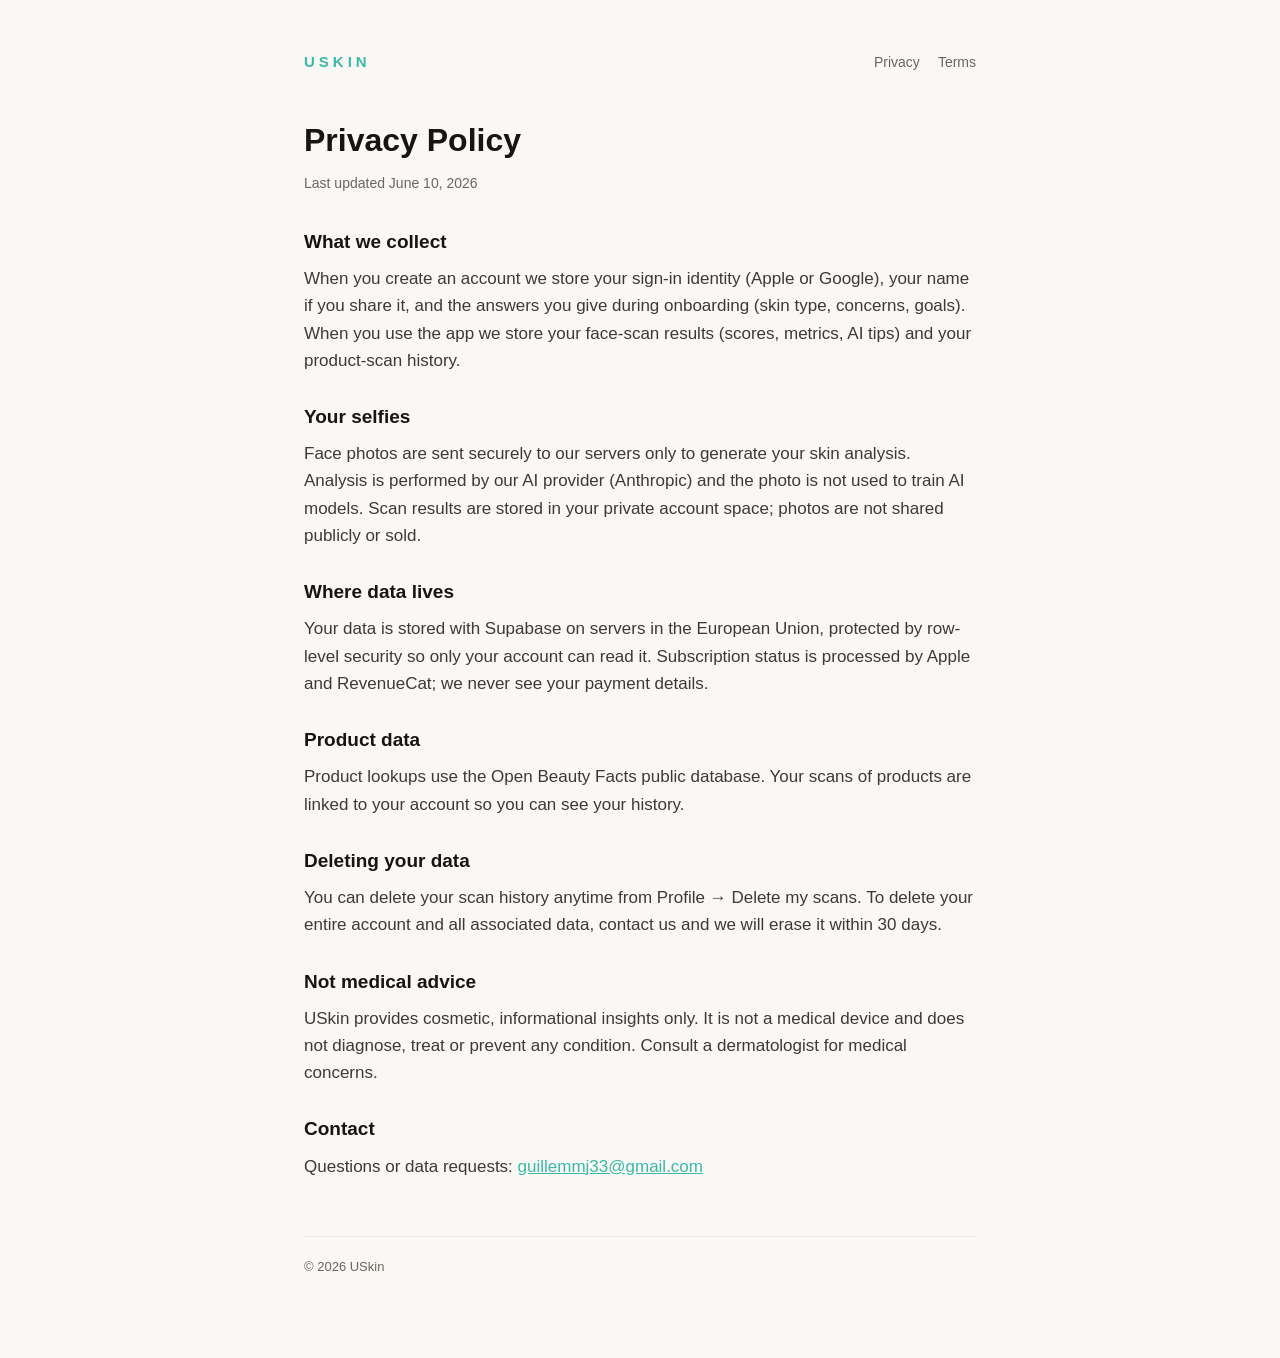
==== privacy.html @ b8473dba "USkin legal pages (privacy + terms)" ====
<!doctype html><html lang="en"><head><meta charset="utf-8"><meta name="viewport" content="width=device-width,initial-scale=1">
<title>USkin — Privacy Policy</title><link rel="stylesheet" href="style.css"></head><body><div class="wrap">
<header><a class="logo" href="index.html">USKIN</a><nav><a href="privacy.html">Privacy</a><a href="terms.html">Terms</a></nav></header>
<h1>Privacy Policy</h1><div class="updated">Last updated June 10, 2026</div>
<h2>What we collect</h2><p>When you create an account we store your sign-in identity (Apple or Google), your name if you share it, and the answers you give during onboarding (skin type, concerns, goals). When you use the app we store your face-scan results (scores, metrics, AI tips) and your product-scan history.</p>
<h2>Your selfies</h2><p>Face photos are sent securely to our servers only to generate your skin analysis. Analysis is performed by our AI provider (Anthropic) and the photo is not used to train AI models. Scan results are stored in your private account space; photos are not shared publicly or sold.</p>
<h2>Where data lives</h2><p>Your data is stored with Supabase on servers in the European Union, protected by row-level security so only your account can read it. Subscription status is processed by Apple and RevenueCat; we never see your payment details.</p>
<h2>Product data</h2><p>Product lookups use the Open Beauty Facts public database. Your scans of products are linked to your account so you can see your history.</p>
<h2>Deleting your data</h2><p>You can delete your scan history anytime from Profile → Delete my scans. To delete your entire account and all associated data, contact us and we will erase it within 30 days.</p>
<h2>Not medical advice</h2><p>USkin provides cosmetic, informational insights only. It is not a medical device and does not diagnose, treat or prevent any condition. Consult a dermatologist for medical concerns.</p>
<h2>Contact</h2><p>Questions or data requests: <a href="mailto:guillemmj33@gmail.com">guillemmj33@gmail.com</a></p>
<footer>© 2026 USkin</footer></div></body></html>
---- style.css ----
:root{--cream:#FAF8F5;--ink:#171514;--muted:#6B6560;--accent:#3BB9A6;--line:#ECE7E1}
*{box-sizing:border-box}body{margin:0;background:var(--cream);color:var(--ink);font:17px/1.6 -apple-system,BlinkMacSystemFont,"Segoe UI",Roboto,sans-serif}
.wrap{max-width:720px;margin:0 auto;padding:48px 24px 80px}
header{display:flex;align-items:center;justify-content:space-between;margin-bottom:40px}
.logo{font-weight:800;letter-spacing:4px;color:var(--accent);text-decoration:none;font-size:15px}
nav a{color:var(--muted);text-decoration:none;margin-left:18px;font-size:14px}nav a:hover{color:var(--accent)}
h1{font-size:32px;margin:0 0 6px}.updated{color:var(--muted);font-size:14px;margin-bottom:32px}
h2{font-size:19px;margin:28px 0 8px}p{margin:0 0 14px;color:#3d3935}
footer{margin-top:56px;padding-top:20px;border-top:1px solid var(--line);color:var(--muted);font-size:13px}
a{color:var(--accent)}
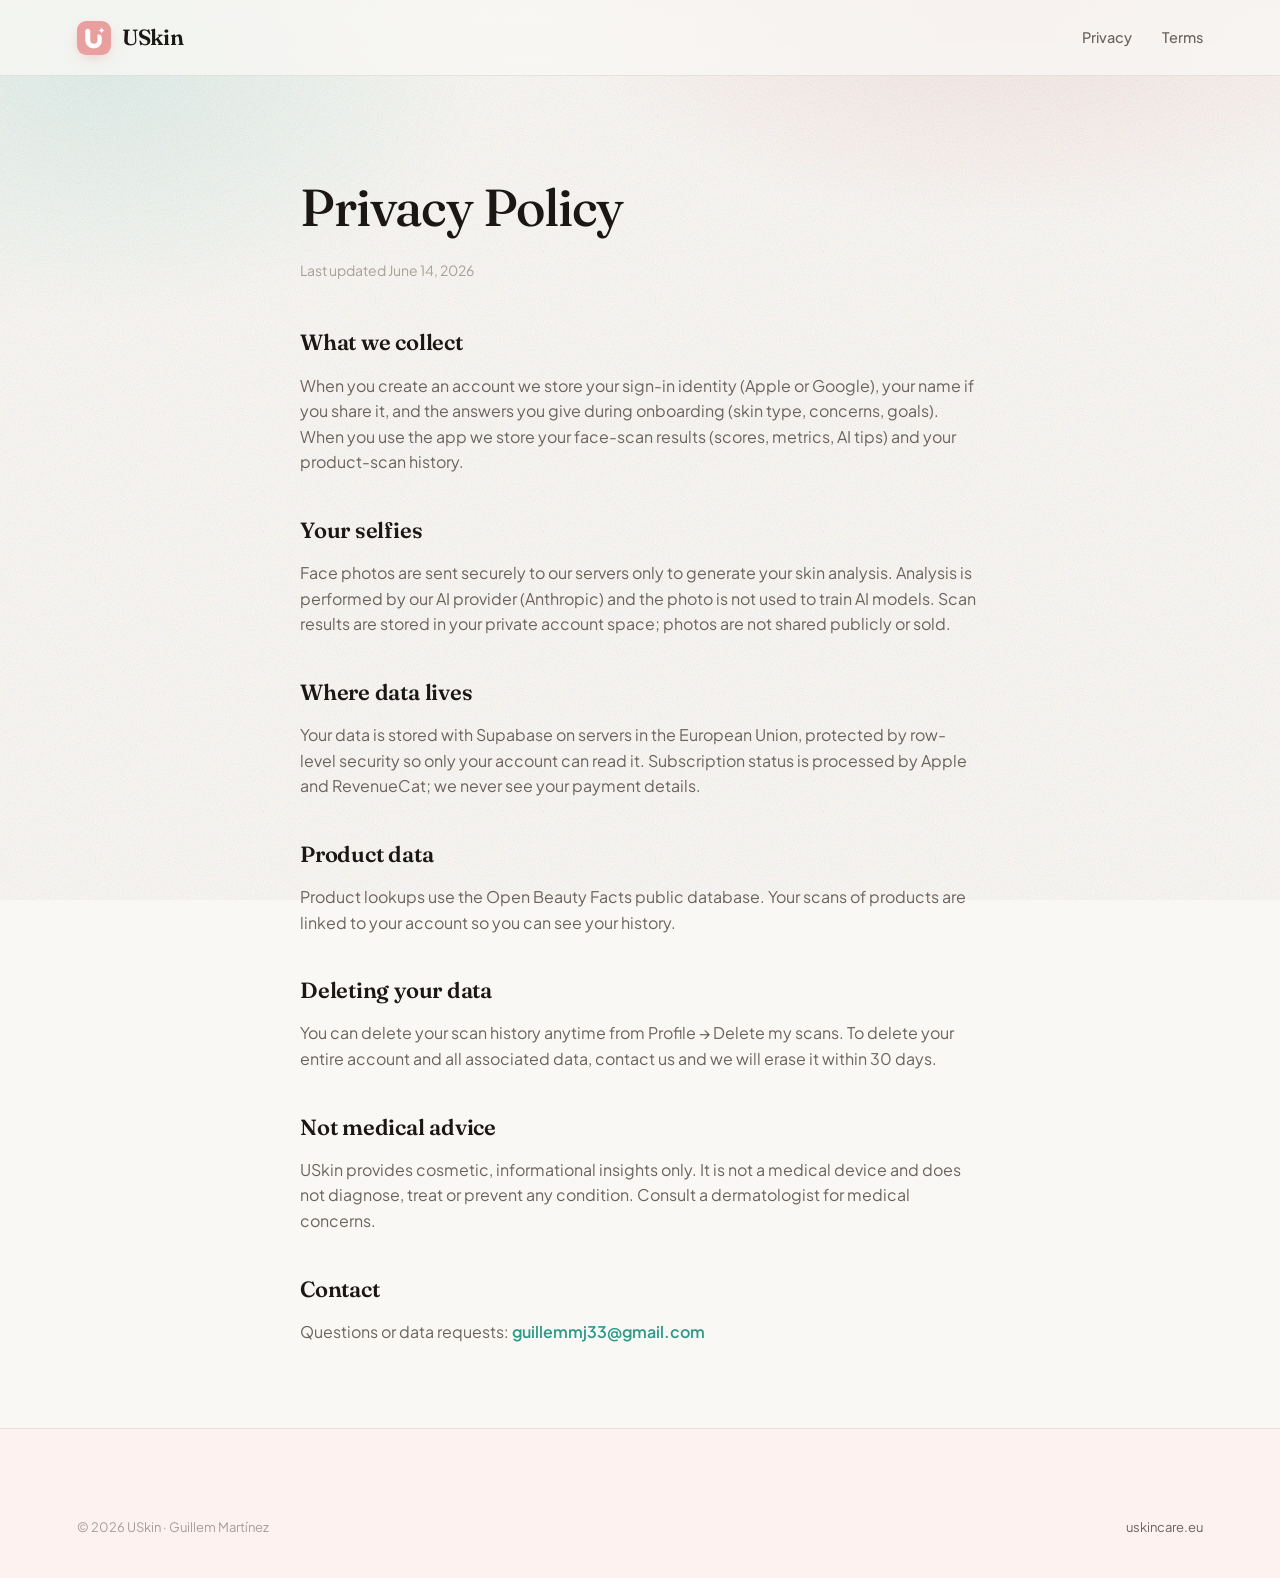
==== commit 7e06445c: "Rebrand uskin-legal into uskincare.eu site: landing page + restyled legal + CNAME" ====
--- a/privacy.html
+++ b/privacy.html
@@ -1,12 +1,54 @@
-<!doctype html><html lang="en"><head><meta charset="utf-8"><meta name="viewport" content="width=device-width,initial-scale=1">
-<title>USkin — Privacy Policy</title><link rel="stylesheet" href="style.css"></head><body><div class="wrap">
-<header><a class="logo" href="index.html">USKIN</a><nav><a href="privacy.html">Privacy</a><a href="terms.html">Terms</a></nav></header>
-<h1>Privacy Policy</h1><div class="updated">Last updated June 10, 2026</div>
-<h2>What we collect</h2><p>When you create an account we store your sign-in identity (Apple or Google), your name if you share it, and the answers you give during onboarding (skin type, concerns, goals). When you use the app we store your face-scan results (scores, metrics, AI tips) and your product-scan history.</p>
-<h2>Your selfies</h2><p>Face photos are sent securely to our servers only to generate your skin analysis. Analysis is performed by our AI provider (Anthropic) and the photo is not used to train AI models. Scan results are stored in your private account space; photos are not shared publicly or sold.</p>
-<h2>Where data lives</h2><p>Your data is stored with Supabase on servers in the European Union, protected by row-level security so only your account can read it. Subscription status is processed by Apple and RevenueCat; we never see your payment details.</p>
-<h2>Product data</h2><p>Product lookups use the Open Beauty Facts public database. Your scans of products are linked to your account so you can see your history.</p>
-<h2>Deleting your data</h2><p>You can delete your scan history anytime from Profile → Delete my scans. To delete your entire account and all associated data, contact us and we will erase it within 30 days.</p>
-<h2>Not medical advice</h2><p>USkin provides cosmetic, informational insights only. It is not a medical device and does not diagnose, treat or prevent any condition. Consult a dermatologist for medical concerns.</p>
-<h2>Contact</h2><p>Questions or data requests: <a href="mailto:guillemmj33@gmail.com">guillemmj33@gmail.com</a></p>
-<footer>© 2026 USkin</footer></div></body></html>
+<!doctype html>
+<html lang="en">
+<head>
+<meta charset="utf-8">
+<meta name="viewport" content="width=device-width, initial-scale=1">
+<title>USkin — Privacy Policy</title>
+<link rel="icon" type="image/png" href="assets/favicon.png">
+<link rel="stylesheet" href="style.css">
+</head>
+<body>
+<div class="shell">
+  <nav class="top scrolled">
+    <a class="brand" href="/"><img src="assets/icon.png" alt="USkin"><b>USkin</b></a>
+    <div class="nav-links">
+      <a href="privacy.html">Privacy</a>
+      <a href="terms.html">Terms</a>
+    </div>
+  </nav>
+
+  <main class="legal">
+    <h1>Privacy Policy</h1>
+    <div class="updated">Last updated June 14, 2026</div>
+
+    <h2>What we collect</h2>
+    <p>When you create an account we store your sign-in identity (Apple or Google), your name if you share it, and the answers you give during onboarding (skin type, concerns, goals). When you use the app we store your face-scan results (scores, metrics, AI tips) and your product-scan history.</p>
+
+    <h2>Your selfies</h2>
+    <p>Face photos are sent securely to our servers only to generate your skin analysis. Analysis is performed by our AI provider (Anthropic) and the photo is not used to train AI models. Scan results are stored in your private account space; photos are not shared publicly or sold.</p>
+
+    <h2>Where data lives</h2>
+    <p>Your data is stored with Supabase on servers in the European Union, protected by row-level security so only your account can read it. Subscription status is processed by Apple and RevenueCat; we never see your payment details.</p>
+
+    <h2>Product data</h2>
+    <p>Product lookups use the Open Beauty Facts public database. Your scans of products are linked to your account so you can see your history.</p>
+
+    <h2>Deleting your data</h2>
+    <p>You can delete your scan history anytime from Profile &rarr; Delete my scans. To delete your entire account and all associated data, contact us and we will erase it within 30 days.</p>
+
+    <h2>Not medical advice</h2>
+    <p>USkin provides cosmetic, informational insights only. It is not a medical device and does not diagnose, treat or prevent any condition. Consult a dermatologist for medical concerns.</p>
+
+    <h2>Contact</h2>
+    <p>Questions or data requests: <a href="mailto:guillemmj33@gmail.com">guillemmj33@gmail.com</a></p>
+  </main>
+
+  <footer class="site">
+    <div class="foot-bottom" style="border:0;margin-top:0;padding-top:0">
+      <span>&copy; 2026 USkin &middot; Guillem Mart&iacute;nez</span>
+      <span><a href="/" style="color:var(--muted)">uskincare.eu</a></span>
+    </div>
+  </footer>
+</div>
+</body>
+</html>
--- a/style.css
+++ b/style.css
@@ -1,10 +1,231 @@
-:root{--cream:#FAF8F5;--ink:#171514;--muted:#6B6560;--accent:#3BB9A6;--line:#ECE7E1}
-*{box-sizing:border-box}body{margin:0;background:var(--cream);color:var(--ink);font:17px/1.6 -apple-system,BlinkMacSystemFont,"Segoe UI",Roboto,sans-serif}
-.wrap{max-width:720px;margin:0 auto;padding:48px 24px 80px}
-header{display:flex;align-items:center;justify-content:space-between;margin-bottom:40px}
-.logo{font-weight:800;letter-spacing:4px;color:var(--accent);text-decoration:none;font-size:15px}
-nav a{color:var(--muted);text-decoration:none;margin-left:18px;font-size:14px}nav a:hover{color:var(--accent)}
-h1{font-size:32px;margin:0 0 6px}.updated{color:var(--muted);font-size:14px;margin-bottom:32px}
-h2{font-size:19px;margin:28px 0 8px}p{margin:0 0 14px;color:#3d3935}
-footer{margin-top:56px;padding-top:20px;border-top:1px solid var(--line);color:var(--muted);font-size:13px}
-a{color:var(--accent)}
+/* ============ USkin — uskincare.eu ============ */
+@import url('https://fonts.googleapis.com/css2?family=Fraunces:ital,opsz,wght@0,9..144,400..600;1,9..144,400..500&family=Plus+Jakarta+Sans:wght@400;500;600;700&display=swap');
+
+:root {
+  --cream:    #FAF8F5;
+  --cream-2:  #FDF2EF;
+  --paper:    #FFFFFF;
+  --ink:      #1B1714;
+  --muted:    #6B635D;
+  --faint:    #A79F98;
+  --teal:     #3BB9A6;
+  --teal-dk:  #2C9A89;
+  --pink:     #E59A98;
+  --pink-soft:#F6D9D5;
+  --line:     rgba(27,23,20,0.09);
+  --shadow:   0 30px 80px -30px rgba(60,40,35,0.30);
+  --serif: 'Fraunces', Georgia, serif;
+  --sans: 'Plus Jakarta Sans', -apple-system, sans-serif;
+}
+
+* { margin: 0; padding: 0; box-sizing: border-box; }
+html { scroll-behavior: smooth; -webkit-font-smoothing: antialiased; }
+body {
+  font-family: var(--sans);
+  color: var(--ink);
+  background: var(--cream);
+  line-height: 1.6;
+  overflow-x: hidden;
+}
+a { color: inherit; text-decoration: none; }
+img { display: block; max-width: 100%; }
+
+/* grain + atmosphere */
+body::before {
+  content: ''; position: fixed; inset: 0; z-index: 0; pointer-events: none;
+  background:
+    radial-gradient(60% 50% at 78% -5%, rgba(229,154,152,0.22), transparent 60%),
+    radial-gradient(50% 45% at 8% 8%, rgba(59,185,166,0.12), transparent 60%);
+}
+body::after {
+  content: ''; position: fixed; inset: 0; z-index: 0; pointer-events: none; opacity: 0.4;
+  background-image: url("data:image/svg+xml,%3Csvg xmlns='http://www.w3.org/2000/svg' width='140' height='140'%3E%3Cfilter id='n'%3E%3CfeTurbulence type='fractalNoise' baseFrequency='0.85' numOctaves='2'/%3E%3C/filter%3E%3Crect width='100%25' height='100%25' filter='url(%23n)' opacity='0.5'/%3E%3C/svg%3E");
+  mix-blend-mode: multiply;
+}
+.shell { position: relative; z-index: 1; }
+
+/* ---------- nav ---------- */
+nav.top {
+  position: sticky; top: 0; z-index: 50;
+  display: flex; align-items: center; justify-content: space-between;
+  padding: 20px clamp(20px, 6vw, 80px);
+  backdrop-filter: blur(14px);
+  background: rgba(250,248,245,0.72);
+  border-bottom: 1px solid transparent;
+  transition: border-color .3s;
+}
+nav.top.scrolled { border-bottom-color: var(--line); }
+.brand { display: flex; align-items: center; gap: 11px; }
+.brand img { width: 34px; height: 34px; border-radius: 9px; box-shadow: 0 4px 14px -4px rgba(229,154,152,.6); }
+.brand b { font-family: var(--serif); font-weight: 600; font-size: 22px; letter-spacing: -.01em; }
+.nav-links { display: flex; align-items: center; gap: 30px; }
+.nav-links a { font-size: 14.5px; font-weight: 500; color: var(--muted); transition: color .2s; }
+.nav-links a:hover { color: var(--ink); }
+.pill {
+  font-size: 13px; font-weight: 600; color: var(--teal-dk);
+  background: rgba(59,185,166,0.12); padding: 8px 16px; border-radius: 100px;
+  border: 1px solid rgba(59,185,166,0.22);
+}
+
+/* ---------- hero ---------- */
+.hero {
+  display: grid; grid-template-columns: 1.05fr 0.95fr; gap: 40px; align-items: center;
+  padding: clamp(40px, 7vw, 96px) clamp(20px, 6vw, 80px) clamp(40px, 6vw, 80px);
+  max-width: 1280px; margin: 0 auto;
+}
+.eyebrow {
+  display: inline-flex; align-items: center; gap: 8px;
+  font-size: 13px; font-weight: 600; letter-spacing: .12em; text-transform: uppercase;
+  color: var(--teal-dk); margin-bottom: 26px;
+}
+.eyebrow::before { content: ''; width: 26px; height: 1.5px; background: var(--teal); display: inline-block; }
+.hero h1 {
+  font-family: var(--serif); font-weight: 500; letter-spacing: -.02em;
+  font-size: clamp(40px, 6vw, 74px); line-height: 1.02; color: var(--ink);
+}
+.hero h1 em { font-style: italic; color: var(--pink); }
+.hero p.lede {
+  font-size: clamp(16px, 1.5vw, 19px); color: var(--muted);
+  margin: 26px 0 36px; max-width: 30em;
+}
+.cta-row { display: flex; align-items: center; gap: 18px; flex-wrap: wrap; }
+.btn-store {
+  display: inline-flex; align-items: center; gap: 11px;
+  background: var(--ink); color: #fff; padding: 15px 26px; border-radius: 100px;
+  font-weight: 600; font-size: 15px; transition: transform .25s, box-shadow .25s;
+  box-shadow: 0 14px 34px -14px rgba(27,23,20,.5);
+}
+.btn-store:hover { transform: translateY(-2px); box-shadow: 0 20px 40px -14px rgba(27,23,20,.55); }
+.btn-store small { display: block; font-size: 10.5px; font-weight: 500; opacity: .7; letter-spacing: .04em; }
+.btn-store span { font-size: 17px; line-height: 1; }
+.soon { font-size: 14px; color: var(--faint); font-weight: 500; }
+
+/* hero visual */
+.hero-visual { position: relative; display: flex; justify-content: center; }
+.phone {
+  width: clamp(220px, 26vw, 300px); border-radius: 38px; overflow: hidden;
+  border: 8px solid #14110f; box-shadow: var(--shadow);
+  transform: rotate(2.5deg); background: #14110f;
+}
+.phone img { width: 100%; }
+.float-icon {
+  position: absolute; left: -6%; top: 8%; width: clamp(72px, 9vw, 104px); height: auto;
+  border-radius: 24px; box-shadow: 0 22px 50px -16px rgba(229,154,152,.7);
+  transform: rotate(-8deg); animation: bob 5s ease-in-out infinite;
+}
+.blob-badge {
+  position: absolute; right: -4%; bottom: 12%;
+  background: var(--paper); border-radius: 20px; padding: 14px 18px;
+  box-shadow: var(--shadow); display: flex; align-items: center; gap: 12px;
+  animation: bob2 6s ease-in-out infinite;
+}
+.blob-badge .ring {
+  width: 46px; height: 46px; border-radius: 50%;
+  background: conic-gradient(var(--teal) 78%, #ECE7E2 0); display: grid; place-items: center;
+}
+.blob-badge .ring i { width: 36px; height: 36px; border-radius: 50%; background: var(--paper); display: grid; place-items: center; font-style: normal; font-weight: 700; font-size: 15px; }
+.blob-badge b { font-size: 13px; display: block; }
+.blob-badge small { font-size: 11.5px; color: var(--muted); }
+@keyframes bob { 0%,100% { transform: translateY(0) rotate(-8deg); } 50% { transform: translateY(-12px) rotate(-8deg); } }
+@keyframes bob2 { 0%,100% { transform: translateY(0); } 50% { transform: translateY(-10px); } }
+
+/* ---------- marquee strip ---------- */
+.strip {
+  border-top: 1px solid var(--line); border-bottom: 1px solid var(--line);
+  background: var(--cream-2);
+  display: flex; gap: 60px; justify-content: center; flex-wrap: wrap;
+  padding: 26px clamp(20px, 6vw, 80px); text-align: center;
+}
+.strip div { font-size: 14px; color: var(--muted); font-weight: 500; }
+.strip b { font-family: var(--serif); font-weight: 600; color: var(--ink); font-size: 26px; display: block; }
+
+/* ---------- features ---------- */
+.section { max-width: 1180px; margin: 0 auto; padding: clamp(64px, 9vw, 120px) clamp(20px, 6vw, 80px); }
+.section-head { max-width: 32em; margin-bottom: 60px; }
+.section-head h2 {
+  font-family: var(--serif); font-weight: 500; letter-spacing: -.02em;
+  font-size: clamp(30px, 4vw, 46px); line-height: 1.08;
+}
+.section-head p { color: var(--muted); margin-top: 16px; font-size: 17px; }
+
+.features { display: grid; grid-template-columns: repeat(3, 1fr); gap: 26px; }
+.card {
+  background: var(--paper); border-radius: 28px; padding: 30px 28px 0;
+  border: 1px solid var(--line); overflow: hidden;
+  display: flex; flex-direction: column;
+  transition: transform .35s cubic-bezier(.2,.7,.3,1), box-shadow .35s;
+}
+.card:hover { transform: translateY(-6px); box-shadow: var(--shadow); }
+.card .tag {
+  font-size: 12px; font-weight: 700; letter-spacing: .1em; text-transform: uppercase;
+  color: var(--teal-dk);
+}
+.card h3 { font-family: var(--serif); font-weight: 500; font-size: 25px; margin: 12px 0 10px; letter-spacing: -.01em; }
+.card p { color: var(--muted); font-size: 15px; margin-bottom: 26px; }
+.card .shot { margin-top: auto; border-radius: 18px 18px 0 0; overflow: hidden; box-shadow: 0 -10px 30px -20px rgba(0,0,0,.3); }
+.card .shot img { width: 100%; transform: translateY(6px); }
+.card.tint-pink { background: linear-gradient(180deg, #FDF2EF, var(--paper)); }
+.card.tint-teal { background: linear-gradient(180deg, #ECF7F4, var(--paper)); }
+
+/* ---------- quote ---------- */
+.quote-wrap { background: var(--ink); color: #fff; }
+.quote {
+  max-width: 1000px; margin: 0 auto; padding: clamp(70px, 9vw, 120px) clamp(20px, 6vw, 80px); text-align: center;
+}
+.quote .mark { width: 56px; margin: 0 auto 30px; opacity: .9; }
+.quote p {
+  font-family: var(--serif); font-weight: 400; font-style: italic;
+  font-size: clamp(24px, 3.5vw, 40px); line-height: 1.25; letter-spacing: -.01em;
+}
+.quote p b { color: var(--pink); font-style: normal; font-weight: 500; }
+
+/* ---------- footer ---------- */
+footer.site {
+  background: var(--cream-2); border-top: 1px solid var(--line);
+  padding: clamp(56px, 7vw, 88px) clamp(20px, 6vw, 80px) 40px;
+}
+.foot-grid { max-width: 1180px; margin: 0 auto; display: flex; justify-content: space-between; flex-wrap: wrap; gap: 40px; }
+.foot-brand { max-width: 24em; }
+.foot-brand .brand { margin-bottom: 16px; }
+.foot-brand p { color: var(--muted); font-size: 14.5px; }
+.foot-cols { display: flex; gap: 70px; flex-wrap: wrap; }
+.foot-cols h4 { font-size: 12px; letter-spacing: .12em; text-transform: uppercase; color: var(--faint); margin-bottom: 16px; }
+.foot-cols a { display: block; color: var(--muted); font-size: 14.5px; margin-bottom: 11px; transition: color .2s; }
+.foot-cols a:hover { color: var(--ink); }
+.foot-bottom {
+  max-width: 1180px; margin: 56px auto 0; padding-top: 24px; border-top: 1px solid var(--line);
+  display: flex; justify-content: space-between; flex-wrap: wrap; gap: 14px;
+  font-size: 13px; color: var(--faint);
+}
+.disclaimer { max-width: 1180px; margin: 18px auto 0; font-size: 12px; color: var(--faint); line-height: 1.6; }
+
+/* ---------- legal pages ---------- */
+.legal { max-width: 760px; margin: 0 auto; padding: clamp(48px, 7vw, 90px) clamp(20px, 6vw, 40px) 80px; }
+.legal h1 { font-family: var(--serif); font-weight: 500; font-size: clamp(34px, 5vw, 52px); letter-spacing: -.02em; }
+.legal .updated { color: var(--faint); font-size: 14px; margin: 10px 0 44px; }
+.legal h2 { font-family: var(--serif); font-weight: 600; font-size: 22px; margin: 38px 0 12px; letter-spacing: -.01em; }
+.legal p { color: var(--muted); margin-bottom: 4px; font-size: 16px; }
+.legal a { color: var(--teal-dk); font-weight: 600; }
+.legal a:hover { text-decoration: underline; }
+
+/* ---------- reveal on load ---------- */
+.reveal { opacity: 0; transform: translateY(22px); animation: rise .9s cubic-bezier(.2,.7,.3,1) forwards; }
+@keyframes rise { to { opacity: 1; transform: none; } }
+.d1{animation-delay:.05s}.d2{animation-delay:.16s}.d3{animation-delay:.27s}.d4{animation-delay:.38s}.d5{animation-delay:.5s}
+
+/* ---------- responsive ---------- */
+@media (max-width: 880px) {
+  .hero { grid-template-columns: 1fr; text-align: center; gap: 56px; }
+  .eyebrow, .cta-row { justify-content: center; }
+  .hero p.lede { margin-left: auto; margin-right: auto; }
+  .features { grid-template-columns: 1fr; }
+  .nav-links .hide-sm { display: none; }
+  .float-icon { left: 2%; }
+}
+@media (max-width: 520px) {
+  .strip { gap: 32px; }
+  .blob-badge { right: -2%; padding: 11px 13px; }
+}
+@media (prefers-reduced-motion: reduce) {
+  .reveal, .float-icon, .blob-badge { animation: none !important; opacity: 1 !important; transform: none !important; }
+}
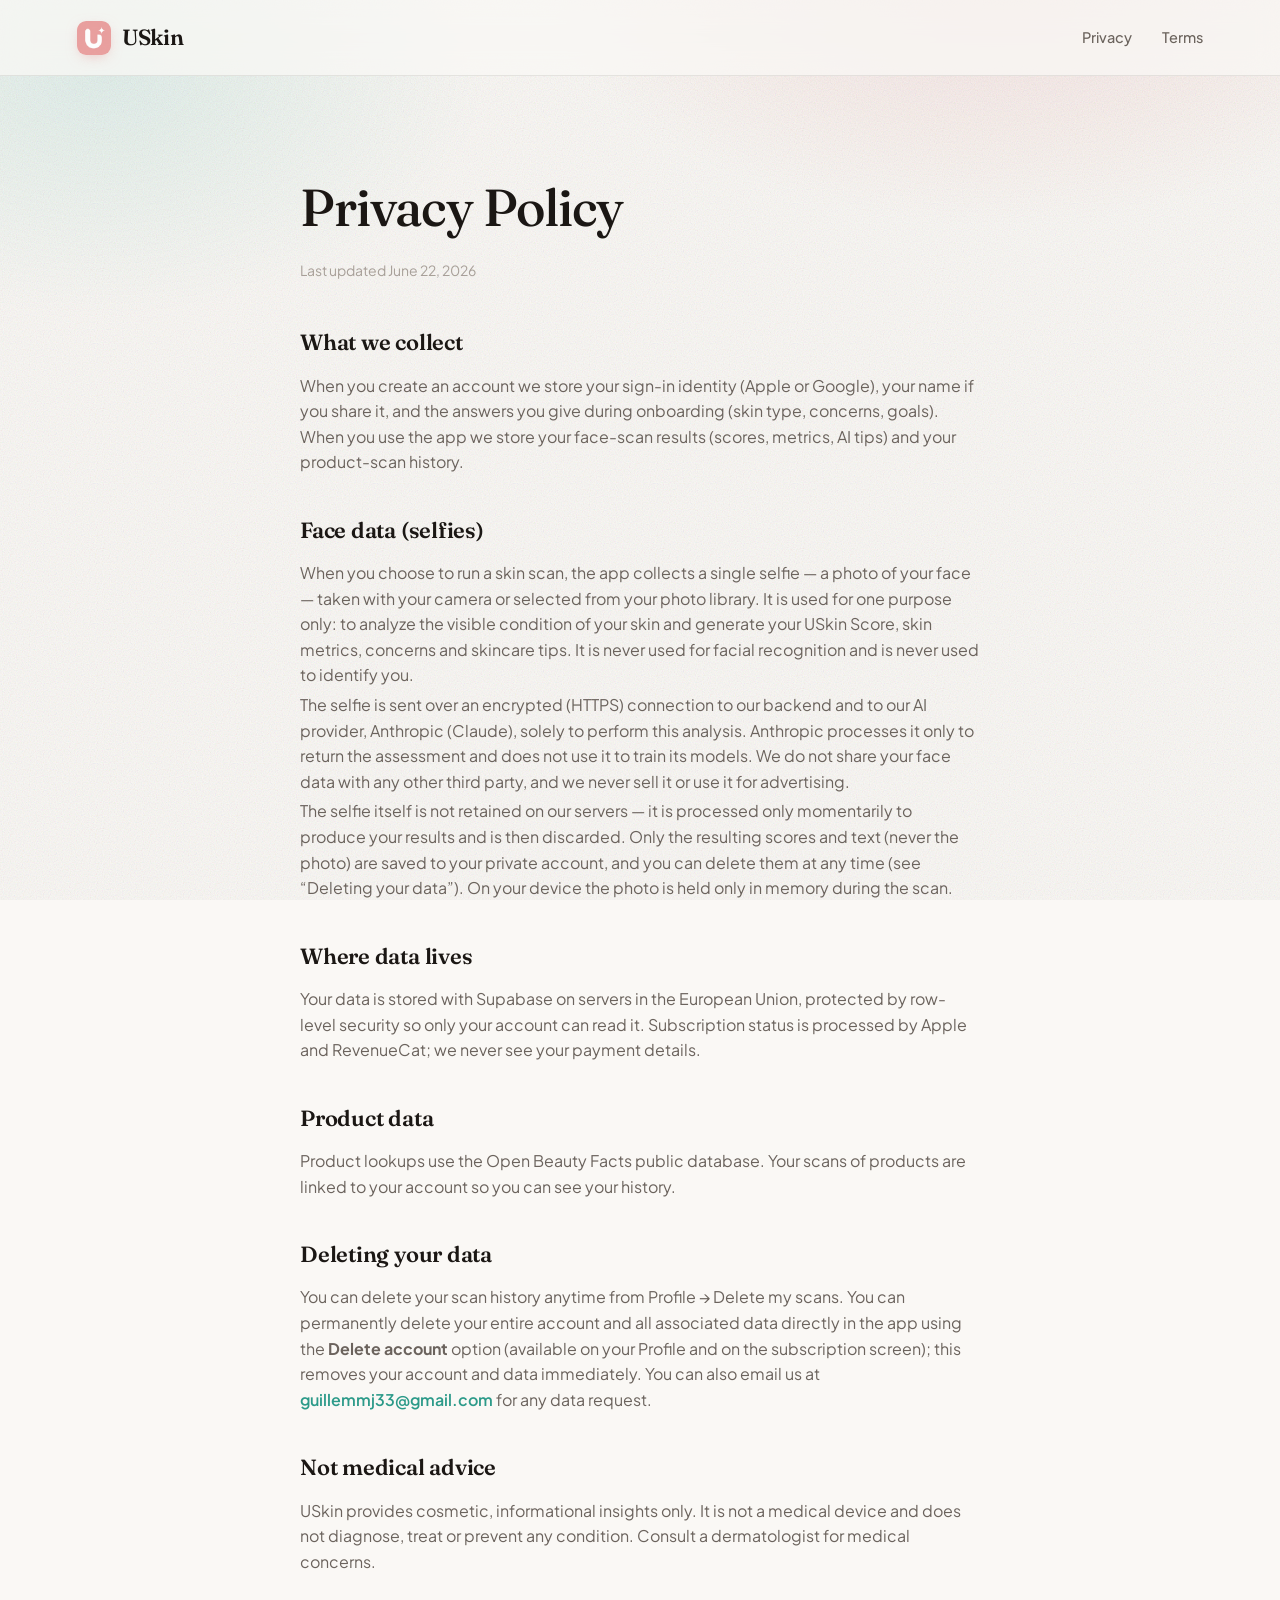
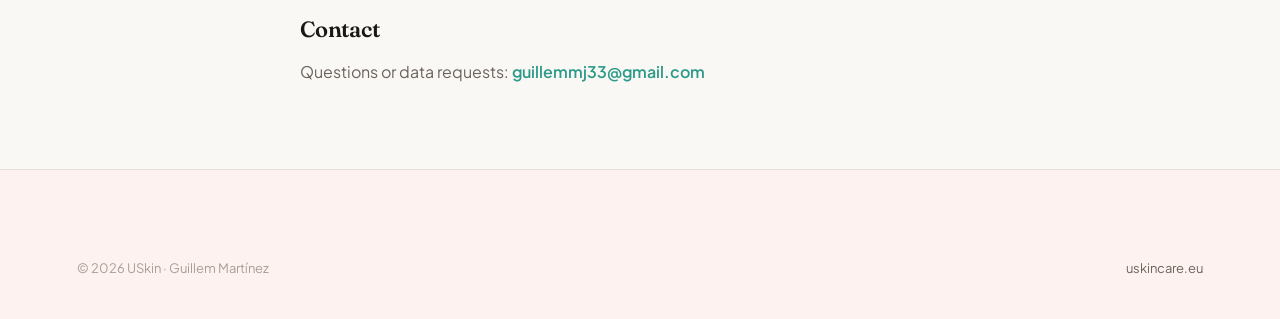
==== commit 0c7df563: "Sync privacy.html with live uskincare.eu (June 22 version) The face-data section + in-app account-de" ====
--- a/privacy.html
+++ b/privacy.html
@@ -19,13 +19,15 @@
 
   <main class="legal">
     <h1>Privacy Policy</h1>
-    <div class="updated">Last updated June 14, 2026</div>
+    <div class="updated">Last updated June 22, 2026</div>
 
     <h2>What we collect</h2>
     <p>When you create an account we store your sign-in identity (Apple or Google), your name if you share it, and the answers you give during onboarding (skin type, concerns, goals). When you use the app we store your face-scan results (scores, metrics, AI tips) and your product-scan history.</p>
 
-    <h2>Your selfies</h2>
-    <p>Face photos are sent securely to our servers only to generate your skin analysis. Analysis is performed by our AI provider (Anthropic) and the photo is not used to train AI models. Scan results are stored in your private account space; photos are not shared publicly or sold.</p>
+    <h2>Face data (selfies)</h2>
+    <p>When you choose to run a skin scan, the app collects a single selfie &mdash; a photo of your face &mdash; taken with your camera or selected from your photo library. It is used for one purpose only: to analyze the visible condition of your skin and generate your USkin Score, skin metrics, concerns and skincare tips. It is never used for facial recognition and is never used to identify you.</p>
+    <p>The selfie is sent over an encrypted (HTTPS) connection to our backend and to our AI provider, Anthropic (Claude), solely to perform this analysis. Anthropic processes it only to return the assessment and does not use it to train its models. We do not share your face data with any other third party, and we never sell it or use it for advertising.</p>
+    <p>The selfie itself is not retained on our servers &mdash; it is processed only momentarily to produce your results and is then discarded. Only the resulting scores and text (never the photo) are saved to your private account, and you can delete them at any time (see &ldquo;Deleting your data&rdquo;). On your device the photo is held only in memory during the scan.</p>
 
     <h2>Where data lives</h2>
     <p>Your data is stored with Supabase on servers in the European Union, protected by row-level security so only your account can read it. Subscription status is processed by Apple and RevenueCat; we never see your payment details.</p>
@@ -34,7 +36,7 @@
     <p>Product lookups use the Open Beauty Facts public database. Your scans of products are linked to your account so you can see your history.</p>
 
     <h2>Deleting your data</h2>
-    <p>You can delete your scan history anytime from Profile &rarr; Delete my scans. To delete your entire account and all associated data, contact us and we will erase it within 30 days.</p>
+    <p>You can delete your scan history anytime from Profile &rarr; Delete my scans. You can permanently delete your entire account and all associated data directly in the app using the <strong>Delete account</strong> option (available on your Profile and on the subscription screen); this removes your account and data immediately. You can also email us at <a href="mailto:guillemmj33@gmail.com">guillemmj33@gmail.com</a> for any data request.</p>
 
     <h2>Not medical advice</h2>
     <p>USkin provides cosmetic, informational insights only. It is not a medical device and does not diagnose, treat or prevent any condition. Consult a dermatologist for medical concerns.</p>
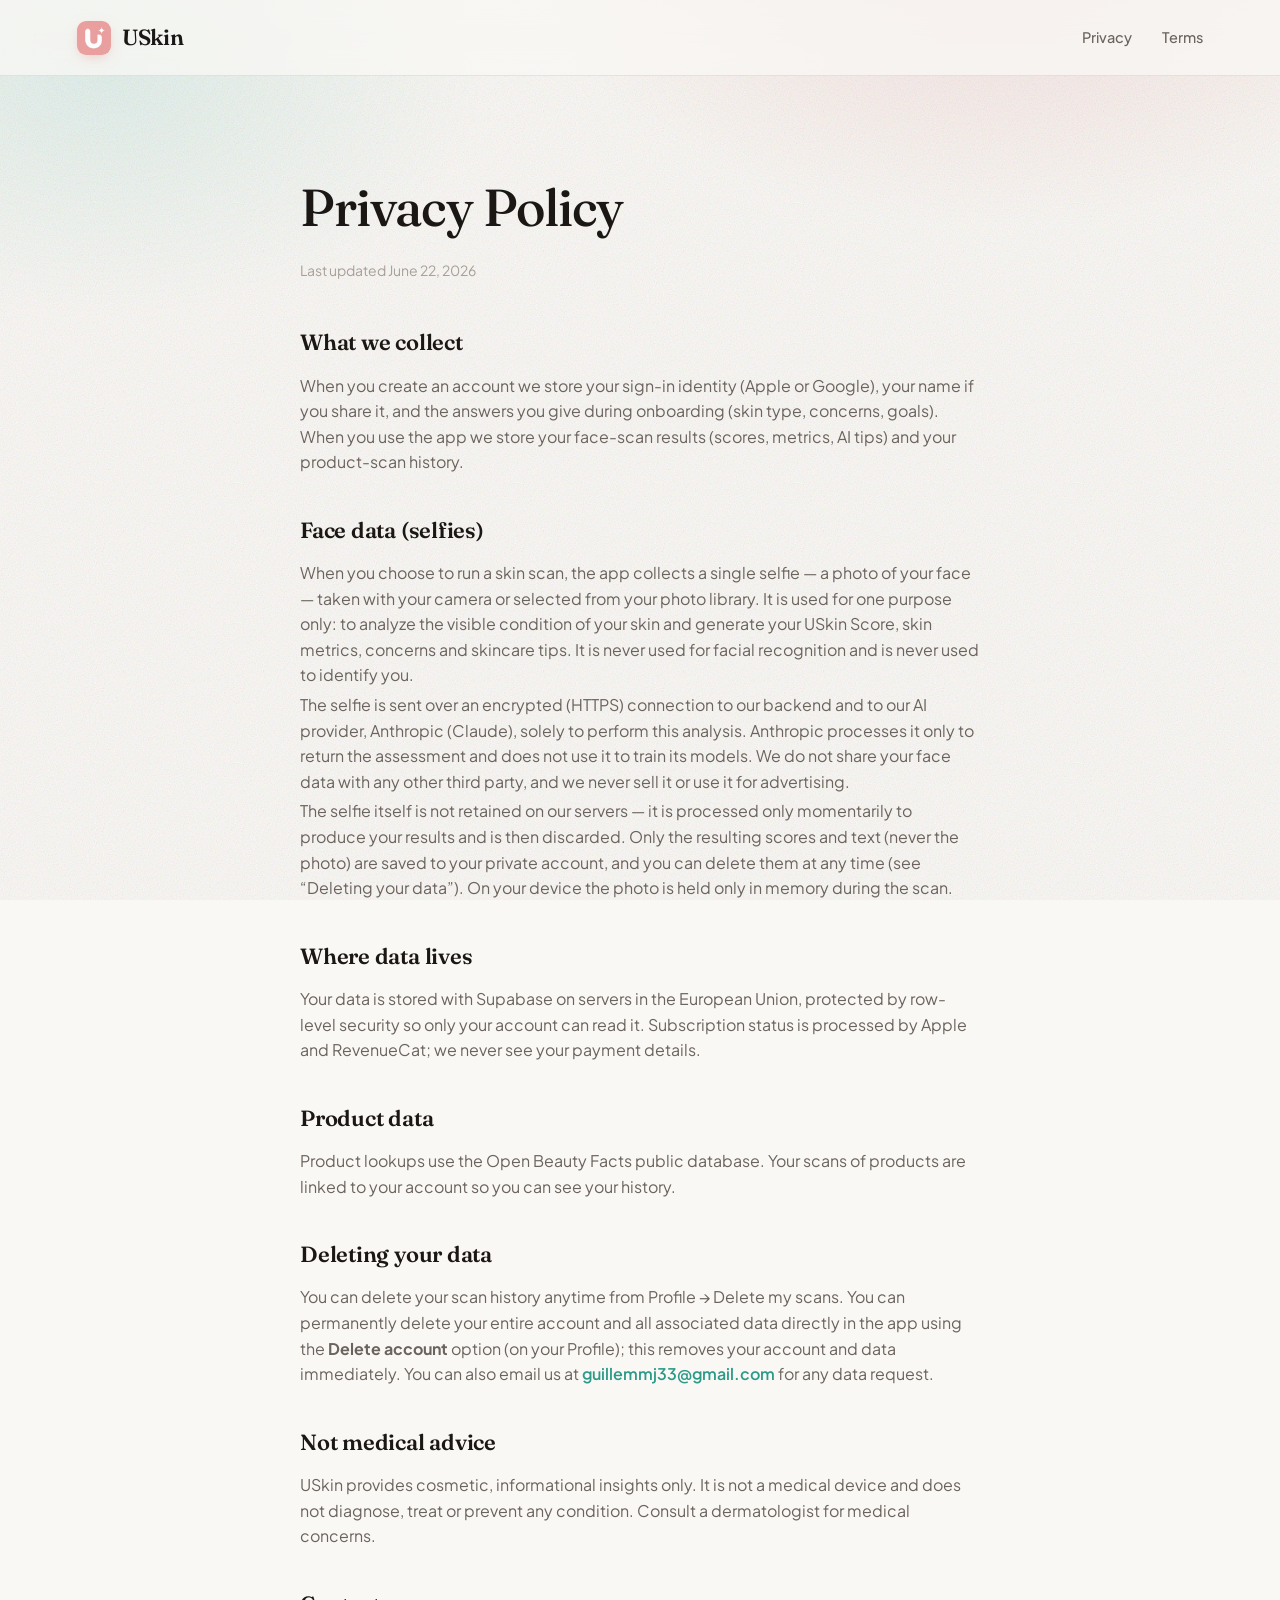
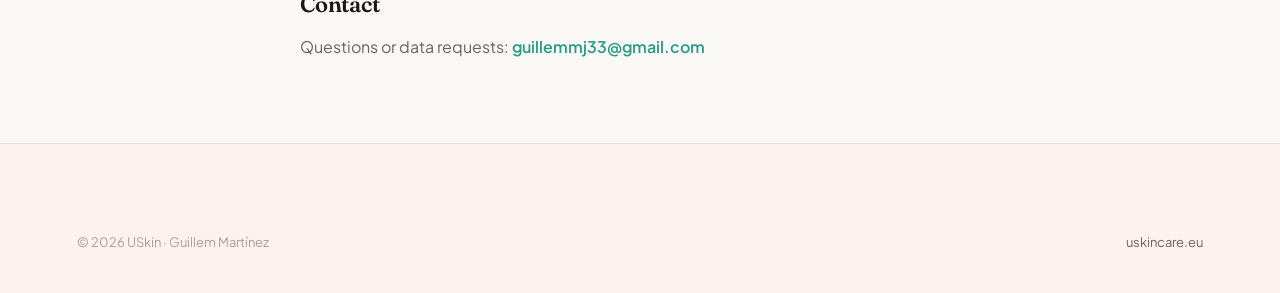
==== commit b3ac86ae: "Deletion wording: Delete account lives on the Profile screen only The paywall no longer carries the " ====
--- a/privacy.html
+++ b/privacy.html
@@ -36,7 +36,7 @@
     <p>Product lookups use the Open Beauty Facts public database. Your scans of products are linked to your account so you can see your history.</p>
 
     <h2>Deleting your data</h2>
-    <p>You can delete your scan history anytime from Profile &rarr; Delete my scans. You can permanently delete your entire account and all associated data directly in the app using the <strong>Delete account</strong> option (available on your Profile and on the subscription screen); this removes your account and data immediately. You can also email us at <a href="mailto:guillemmj33@gmail.com">guillemmj33@gmail.com</a> for any data request.</p>
+    <p>You can delete your scan history anytime from Profile &rarr; Delete my scans. You can permanently delete your entire account and all associated data directly in the app using the <strong>Delete account</strong> option (on your Profile); this removes your account and data immediately. You can also email us at <a href="mailto:guillemmj33@gmail.com">guillemmj33@gmail.com</a> for any data request.</p>
 
     <h2>Not medical advice</h2>
     <p>USkin provides cosmetic, informational insights only. It is not a medical device and does not diagnose, treat or prevent any condition. Consult a dermatologist for medical concerns.</p>
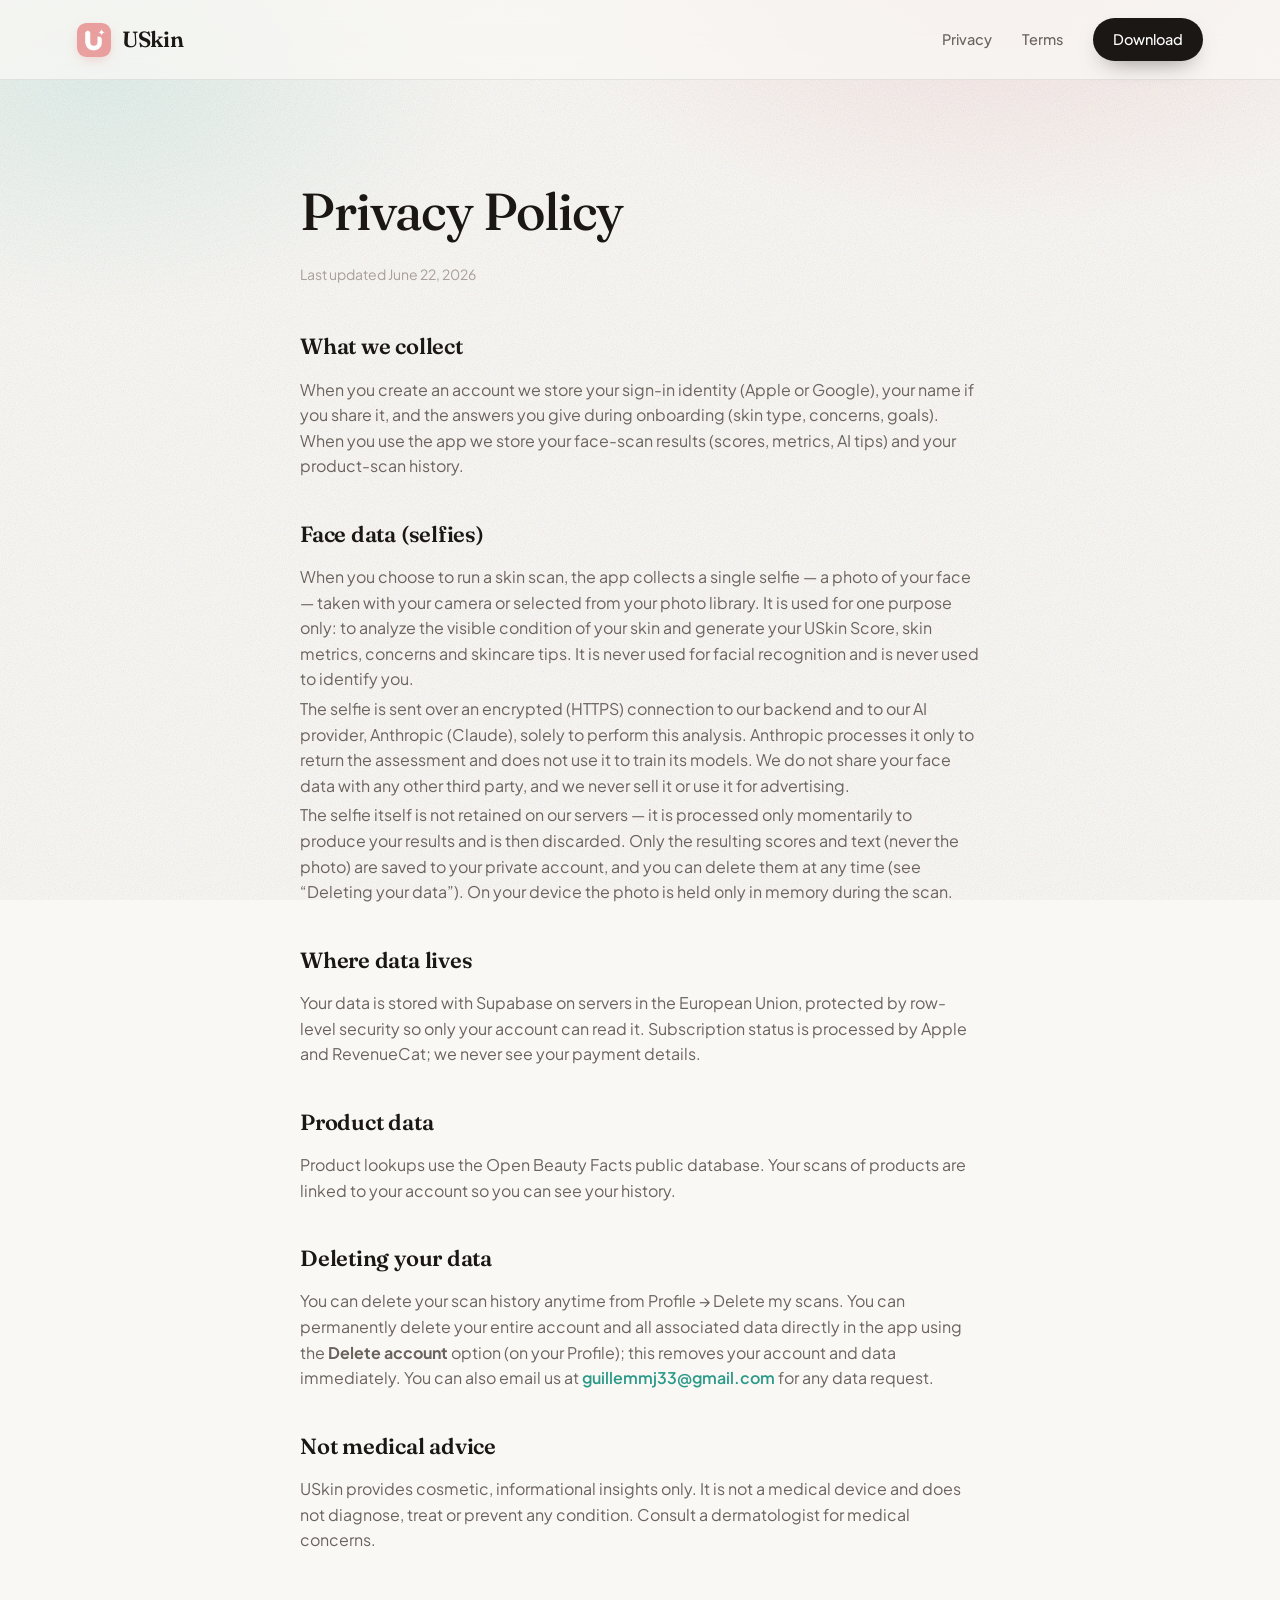
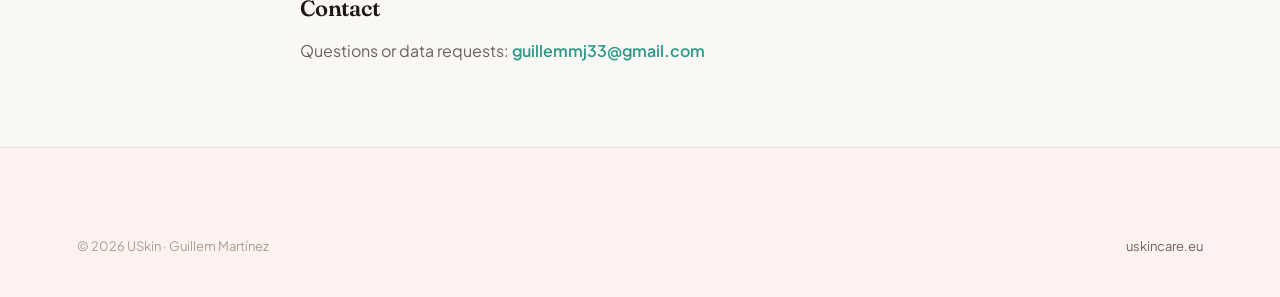
==== commit c0bb02ca: "Launch-ready site: real App Store links, how-it-works, pricing, FAQ, final CTA The app is live, but " ====
--- a/privacy.html
+++ b/privacy.html
@@ -14,6 +14,7 @@
     <div class="nav-links">
       <a href="privacy.html">Privacy</a>
       <a href="terms.html">Terms</a>
+      <a class="btn-nav" href="https://apps.apple.com/app/id6778808846" target="_blank" rel="noopener">Download</a>
     </div>
   </nav>
 
--- a/style.css
+++ b/style.css
@@ -48,7 +48,7 @@
 nav.top {
   position: sticky; top: 0; z-index: 50;
   display: flex; align-items: center; justify-content: space-between;
-  padding: 20px clamp(20px, 6vw, 80px);
+  padding: 18px clamp(20px, 6vw, 80px);
   backdrop-filter: blur(14px);
   background: rgba(250,248,245,0.72);
   border-bottom: 1px solid transparent;
@@ -58,25 +58,50 @@
 .brand { display: flex; align-items: center; gap: 11px; }
 .brand img { width: 34px; height: 34px; border-radius: 9px; box-shadow: 0 4px 14px -4px rgba(229,154,152,.6); }
 .brand b { font-family: var(--serif); font-weight: 600; font-size: 22px; letter-spacing: -.01em; }
-.nav-links { display: flex; align-items: center; gap: 30px; }
+.nav-links { display: flex; align-items: center; gap: clamp(18px, 3vw, 30px); }
 .nav-links a { font-size: 14.5px; font-weight: 500; color: var(--muted); transition: color .2s; }
 .nav-links a:hover { color: var(--ink); }
-.pill {
-  font-size: 13px; font-weight: 600; color: var(--teal-dk);
-  background: rgba(59,185,166,0.12); padding: 8px 16px; border-radius: 100px;
-  border: 1px solid rgba(59,185,166,0.22);
+.btn-nav {
+  background: var(--ink); color: #fff !important; padding: 10px 20px; border-radius: 100px;
+  font-weight: 600; font-size: 14px; transition: transform .2s, box-shadow .2s;
+  box-shadow: 0 10px 24px -12px rgba(27,23,20,.6);
+}
+.btn-nav:hover { transform: translateY(-1px); box-shadow: 0 14px 28px -12px rgba(27,23,20,.65); }
+
+/* ---------- App Store button ---------- */
+.btn-store {
+  display: inline-flex; align-items: center; gap: 12px;
+  background: var(--ink); color: #fff; padding: 13px 26px 13px 22px; border-radius: 100px;
+  transition: transform .25s, box-shadow .25s;
+  box-shadow: 0 16px 36px -16px rgba(27,23,20,.55);
+}
+.btn-store:hover { transform: translateY(-2px); box-shadow: 0 22px 44px -16px rgba(27,23,20,.6); }
+.btn-store svg { width: 26px; height: 26px; fill: #fff; flex: none; }
+.btn-store span { display: block; line-height: 1.15; }
+.btn-store small { display: block; font-size: 10.5px; font-weight: 500; opacity: .72; letter-spacing: .05em; text-transform: uppercase; }
+.btn-store b { display: block; font-size: 18px; font-weight: 600; letter-spacing: -.01em; }
+.btn-store.wide { width: 100%; justify-content: center; margin-top: 26px; }
+.btn-store.light { background: var(--paper); color: var(--ink); box-shadow: 0 20px 44px -18px rgba(0,0,0,.45); }
+.btn-store.light svg { fill: var(--ink); }
+
+.cta-row { display: flex; align-items: center; gap: 20px; flex-wrap: wrap; }
+.cta-meta { display: flex; flex-direction: column; gap: 2px; font-size: 13.5px; color: var(--faint); font-weight: 500; }
+.dot-free { color: var(--teal-dk); font-weight: 600; display: inline-flex; align-items: center; gap: 7px; }
+.dot-free::before {
+  content: ''; width: 7px; height: 7px; border-radius: 50%; background: var(--teal);
+  box-shadow: 0 0 0 4px rgba(59,185,166,.18);
 }
 
 /* ---------- hero ---------- */
 .hero {
   display: grid; grid-template-columns: 1.05fr 0.95fr; gap: 40px; align-items: center;
-  padding: clamp(40px, 7vw, 96px) clamp(20px, 6vw, 80px) clamp(40px, 6vw, 80px);
+  padding: clamp(40px, 7vw, 92px) clamp(20px, 6vw, 80px) clamp(40px, 6vw, 80px);
   max-width: 1280px; margin: 0 auto;
 }
 .eyebrow {
   display: inline-flex; align-items: center; gap: 8px;
   font-size: 13px; font-weight: 600; letter-spacing: .12em; text-transform: uppercase;
-  color: var(--teal-dk); margin-bottom: 26px;
+  color: var(--teal-dk); margin-bottom: 24px;
 }
 .eyebrow::before { content: ''; width: 26px; height: 1.5px; background: var(--teal); display: inline-block; }
 .hero h1 {
@@ -86,19 +111,9 @@
 .hero h1 em { font-style: italic; color: var(--pink); }
 .hero p.lede {
   font-size: clamp(16px, 1.5vw, 19px); color: var(--muted);
-  margin: 26px 0 36px; max-width: 30em;
-}
-.cta-row { display: flex; align-items: center; gap: 18px; flex-wrap: wrap; }
-.btn-store {
-  display: inline-flex; align-items: center; gap: 11px;
-  background: var(--ink); color: #fff; padding: 15px 26px; border-radius: 100px;
-  font-weight: 600; font-size: 15px; transition: transform .25s, box-shadow .25s;
-  box-shadow: 0 14px 34px -14px rgba(27,23,20,.5);
-}
-.btn-store:hover { transform: translateY(-2px); box-shadow: 0 20px 40px -14px rgba(27,23,20,.55); }
-.btn-store small { display: block; font-size: 10.5px; font-weight: 500; opacity: .7; letter-spacing: .04em; }
-.btn-store span { font-size: 17px; line-height: 1; }
-.soon { font-size: 14px; color: var(--faint); font-weight: 500; }
+  margin: 24px 0 34px; max-width: 30em;
+}
+.hero p.lede em { font-style: italic; color: var(--ink); }
 
 /* hero visual */
 .hero-visual { position: relative; display: flex; justify-content: center; }
@@ -129,25 +144,43 @@
 @keyframes bob { 0%,100% { transform: translateY(0) rotate(-8deg); } 50% { transform: translateY(-12px) rotate(-8deg); } }
 @keyframes bob2 { 0%,100% { transform: translateY(0); } 50% { transform: translateY(-10px); } }
 
-/* ---------- marquee strip ---------- */
+/* ---------- strip ---------- */
 .strip {
   border-top: 1px solid var(--line); border-bottom: 1px solid var(--line);
   background: var(--cream-2);
-  display: flex; gap: 60px; justify-content: center; flex-wrap: wrap;
+  display: flex; gap: clamp(30px, 6vw, 60px); justify-content: center; flex-wrap: wrap;
   padding: 26px clamp(20px, 6vw, 80px); text-align: center;
 }
 .strip div { font-size: 14px; color: var(--muted); font-weight: 500; }
 .strip b { font-family: var(--serif); font-weight: 600; color: var(--ink); font-size: 26px; display: block; }
 
-/* ---------- features ---------- */
-.section { max-width: 1180px; margin: 0 auto; padding: clamp(64px, 9vw, 120px) clamp(20px, 6vw, 80px); }
-.section-head { max-width: 32em; margin-bottom: 60px; }
+/* ---------- sections ---------- */
+.section { max-width: 1180px; margin: 0 auto; padding: clamp(64px, 9vw, 118px) clamp(20px, 6vw, 80px); }
+.section.pt0 { padding-top: 0; }
+.section-head { max-width: 32em; margin-bottom: 56px; }
+.section-head.center { margin-left: auto; margin-right: auto; text-align: center; }
 .section-head h2 {
   font-family: var(--serif); font-weight: 500; letter-spacing: -.02em;
   font-size: clamp(30px, 4vw, 46px); line-height: 1.08;
 }
 .section-head p { color: var(--muted); margin-top: 16px; font-size: 17px; }
 
+/* ---------- how it works ---------- */
+.steps { list-style: none; display: grid; grid-template-columns: repeat(3, 1fr); gap: 30px; }
+.step { position: relative; padding-top: 26px; border-top: 2px solid var(--line); }
+.step .num {
+  font-family: var(--serif); font-size: 15px; font-weight: 600; color: var(--pink);
+  letter-spacing: .08em; display: block; margin-bottom: 10px;
+}
+.step h3 { font-family: var(--serif); font-weight: 500; font-size: 24px; letter-spacing: -.01em; margin-bottom: 8px; }
+.step p { color: var(--muted); font-size: 15.5px; }
+.step::after {
+  content: ''; position: absolute; top: -2px; left: 0; height: 2px; width: 0; background: var(--teal);
+  transition: width .8s cubic-bezier(.2,.7,.3,1);
+}
+.step.in::after { width: 42px; }
+
+/* ---------- features ---------- */
 .features { display: grid; grid-template-columns: repeat(3, 1fr); gap: 26px; }
 .card {
   background: var(--paper); border-radius: 28px; padding: 30px 28px 0;
@@ -179,6 +212,78 @@
 }
 .quote p b { color: var(--pink); font-style: normal; font-weight: 500; }
 
+/* ---------- pricing ---------- */
+.price-card {
+  max-width: 480px; margin: 0 auto; background: var(--paper);
+  border: 1px solid var(--line); border-radius: 30px; padding: 34px 32px 30px;
+  box-shadow: 0 40px 90px -50px rgba(60,40,35,.45);
+  position: relative; overflow: hidden;
+}
+.price-card::before {
+  content: ''; position: absolute; inset: 0 0 auto; height: 4px;
+  background: linear-gradient(90deg, var(--teal), var(--pink));
+}
+.price-head { text-align: center; padding-bottom: 22px; border-bottom: 1px solid var(--line); }
+.price-head .tag {
+  font-size: 12px; font-weight: 700; letter-spacing: .1em; text-transform: uppercase; color: var(--teal-dk);
+}
+.price-figure { margin-top: 12px; }
+.price-figure b {
+  font-family: var(--serif); font-weight: 600; font-size: 42px; letter-spacing: -.02em; display: block; line-height: 1.1;
+}
+.price-figure span { color: var(--muted); font-size: 15.5px; }
+.price-list { list-style: none; margin: 22px 0 0; }
+.price-list li { position: relative; padding: 8px 0 8px 30px; font-size: 15.5px; color: var(--muted); }
+.price-list li::before {
+  content: ''; position: absolute; left: 4px; top: 15px; width: 11px; height: 6px;
+  border-left: 2px solid var(--teal); border-bottom: 2px solid var(--teal);
+  transform: rotate(-45deg);
+}
+.price-foot { font-size: 12.5px; color: var(--faint); text-align: center; margin-top: 16px; line-height: 1.55; }
+
+/* ---------- faq ---------- */
+.faq { max-width: 780px; }
+.faq details { border-bottom: 1px solid var(--line); }
+.faq summary {
+  cursor: pointer; list-style: none; padding: 22px 40px 22px 0; position: relative;
+  font-family: var(--serif); font-weight: 500; font-size: clamp(18px, 2vw, 21px); letter-spacing: -.01em;
+  transition: color .2s;
+}
+.faq summary::-webkit-details-marker { display: none; }
+.faq summary:hover { color: var(--teal-dk); }
+.faq summary::after {
+  content: ''; position: absolute; right: 6px; top: 50%; width: 11px; height: 11px;
+  border-right: 2px solid var(--faint); border-bottom: 2px solid var(--faint);
+  transform: translateY(-70%) rotate(45deg); transition: transform .3s;
+}
+.faq details[open] summary::after { transform: translateY(-30%) rotate(-135deg); }
+.faq details p { color: var(--muted); font-size: 16px; padding: 0 40px 24px 0; margin-top: -4px; }
+
+/* ---------- final cta ---------- */
+.final-cta {
+  background: linear-gradient(160deg, #201B18, #14110F 60%);
+  color: #fff; position: relative; overflow: hidden;
+}
+.final-cta::before {
+  content: ''; position: absolute; inset: 0; pointer-events: none;
+  background:
+    radial-gradient(45% 60% at 15% 10%, rgba(229,154,152,.30), transparent 65%),
+    radial-gradient(40% 55% at 88% 95%, rgba(59,185,166,.24), transparent 65%);
+}
+.final-inner {
+  position: relative; max-width: 780px; margin: 0 auto; text-align: center;
+  padding: clamp(72px, 10vw, 128px) clamp(20px, 6vw, 80px);
+}
+.cta-icon {
+  width: 76px; height: 76px; border-radius: 20px; margin: 0 auto 30px;
+  box-shadow: 0 26px 60px -18px rgba(229,154,152,.75);
+}
+.final-inner h2 {
+  font-family: var(--serif); font-weight: 500; letter-spacing: -.02em;
+  font-size: clamp(28px, 4.4vw, 50px); line-height: 1.1; margin-bottom: 34px;
+}
+.cta-sub { margin-top: 18px; font-size: 14px; color: rgba(255,255,255,.55); font-weight: 500; }
+
 /* ---------- footer ---------- */
 footer.site {
   background: var(--cream-2); border-top: 1px solid var(--line);
@@ -188,7 +293,7 @@
 .foot-brand { max-width: 24em; }
 .foot-brand .brand { margin-bottom: 16px; }
 .foot-brand p { color: var(--muted); font-size: 14.5px; }
-.foot-cols { display: flex; gap: 70px; flex-wrap: wrap; }
+.foot-cols { display: flex; gap: clamp(36px, 6vw, 70px); flex-wrap: wrap; }
 .foot-cols h4 { font-size: 12px; letter-spacing: .12em; text-transform: uppercase; color: var(--faint); margin-bottom: 16px; }
 .foot-cols a { display: block; color: var(--muted); font-size: 14.5px; margin-bottom: 11px; transition: color .2s; }
 .foot-cols a:hover { color: var(--ink); }
@@ -208,24 +313,65 @@
 .legal a { color: var(--teal-dk); font-weight: 600; }
 .legal a:hover { text-decoration: underline; }
 
-/* ---------- reveal on load ---------- */
+/* ---------- sticky mobile download bar ---------- */
+.mobile-bar { display: none; }
+@media (max-width: 720px) {
+  .mobile-bar {
+    display: flex; align-items: center; gap: 12px;
+    position: fixed; left: 12px; right: 12px; bottom: 12px; z-index: 80;
+    background: rgba(255,255,255,.92); backdrop-filter: blur(16px);
+    border: 1px solid var(--line); border-radius: 18px; padding: 10px 12px;
+    box-shadow: 0 18px 40px -16px rgba(60,40,35,.45);
+    animation: barUp .6s .8s cubic-bezier(.2,.7,.3,1) both;
+  }
+  .mobile-bar img { width: 40px; height: 40px; border-radius: 11px; flex: none; }
+  .mobile-bar span { flex: 1; min-width: 0; line-height: 1.25; }
+  .mobile-bar b { display: block; font-size: 14px; white-space: nowrap; overflow: hidden; text-overflow: ellipsis; }
+  .mobile-bar small { font-size: 12px; color: var(--muted); }
+  .mobile-bar em {
+    font-style: normal; font-weight: 700; font-size: 13.5px; color: #fff;
+    background: var(--ink); padding: 8px 18px; border-radius: 100px; flex: none;
+  }
+  footer.site { padding-bottom: 96px; }
+}
+@keyframes barUp { from { opacity: 0; transform: translateY(120%); } to { opacity: 1; transform: none; } }
+
+/* ---------- reveal ---------- */
 .reveal { opacity: 0; transform: translateY(22px); animation: rise .9s cubic-bezier(.2,.7,.3,1) forwards; }
 @keyframes rise { to { opacity: 1; transform: none; } }
 .d1{animation-delay:.05s}.d2{animation-delay:.16s}.d3{animation-delay:.27s}.d4{animation-delay:.38s}.d5{animation-delay:.5s}
 
+.rise { opacity: 0; transform: translateY(26px); transition: opacity .8s cubic-bezier(.2,.7,.3,1), transform .8s cubic-bezier(.2,.7,.3,1); }
+.rise.in { opacity: 1; transform: none; }
+.steps .step:nth-child(2), .features .card:nth-child(2) { transition-delay: .1s; }
+.steps .step:nth-child(3), .features .card:nth-child(3) { transition-delay: .2s; }
+.faq details:nth-child(2) { transition-delay: .06s; }
+.faq details:nth-child(3) { transition-delay: .12s; }
+.faq details:nth-child(4) { transition-delay: .18s; }
+.faq details:nth-child(5) { transition-delay: .24s; }
+
 /* ---------- responsive ---------- */
+@media (max-width: 980px) {
+  .steps { grid-template-columns: 1fr; gap: 26px; }
+}
 @media (max-width: 880px) {
   .hero { grid-template-columns: 1fr; text-align: center; gap: 56px; }
   .eyebrow, .cta-row { justify-content: center; }
+  .cta-meta { align-items: center; }
   .hero p.lede { margin-left: auto; margin-right: auto; }
   .features { grid-template-columns: 1fr; }
   .nav-links .hide-sm { display: none; }
   .float-icon { left: 2%; }
+  .section-head { margin-left: auto; margin-right: auto; text-align: center; }
+  .faq { margin: 0 auto; }
 }
 @media (max-width: 520px) {
-  .strip { gap: 32px; }
+  .strip { gap: 26px 32px; }
   .blob-badge { right: -2%; padding: 11px 13px; }
+  .price-card { padding: 28px 22px 26px; }
 }
 @media (prefers-reduced-motion: reduce) {
-  .reveal, .float-icon, .blob-badge { animation: none !important; opacity: 1 !important; transform: none !important; }
-}
+  .reveal, .float-icon, .blob-badge, .mobile-bar { animation: none !important; opacity: 1 !important; transform: none !important; }
+  .rise { opacity: 1 !important; transform: none !important; transition: none !important; }
+  .step::after { transition: none; }
+}
